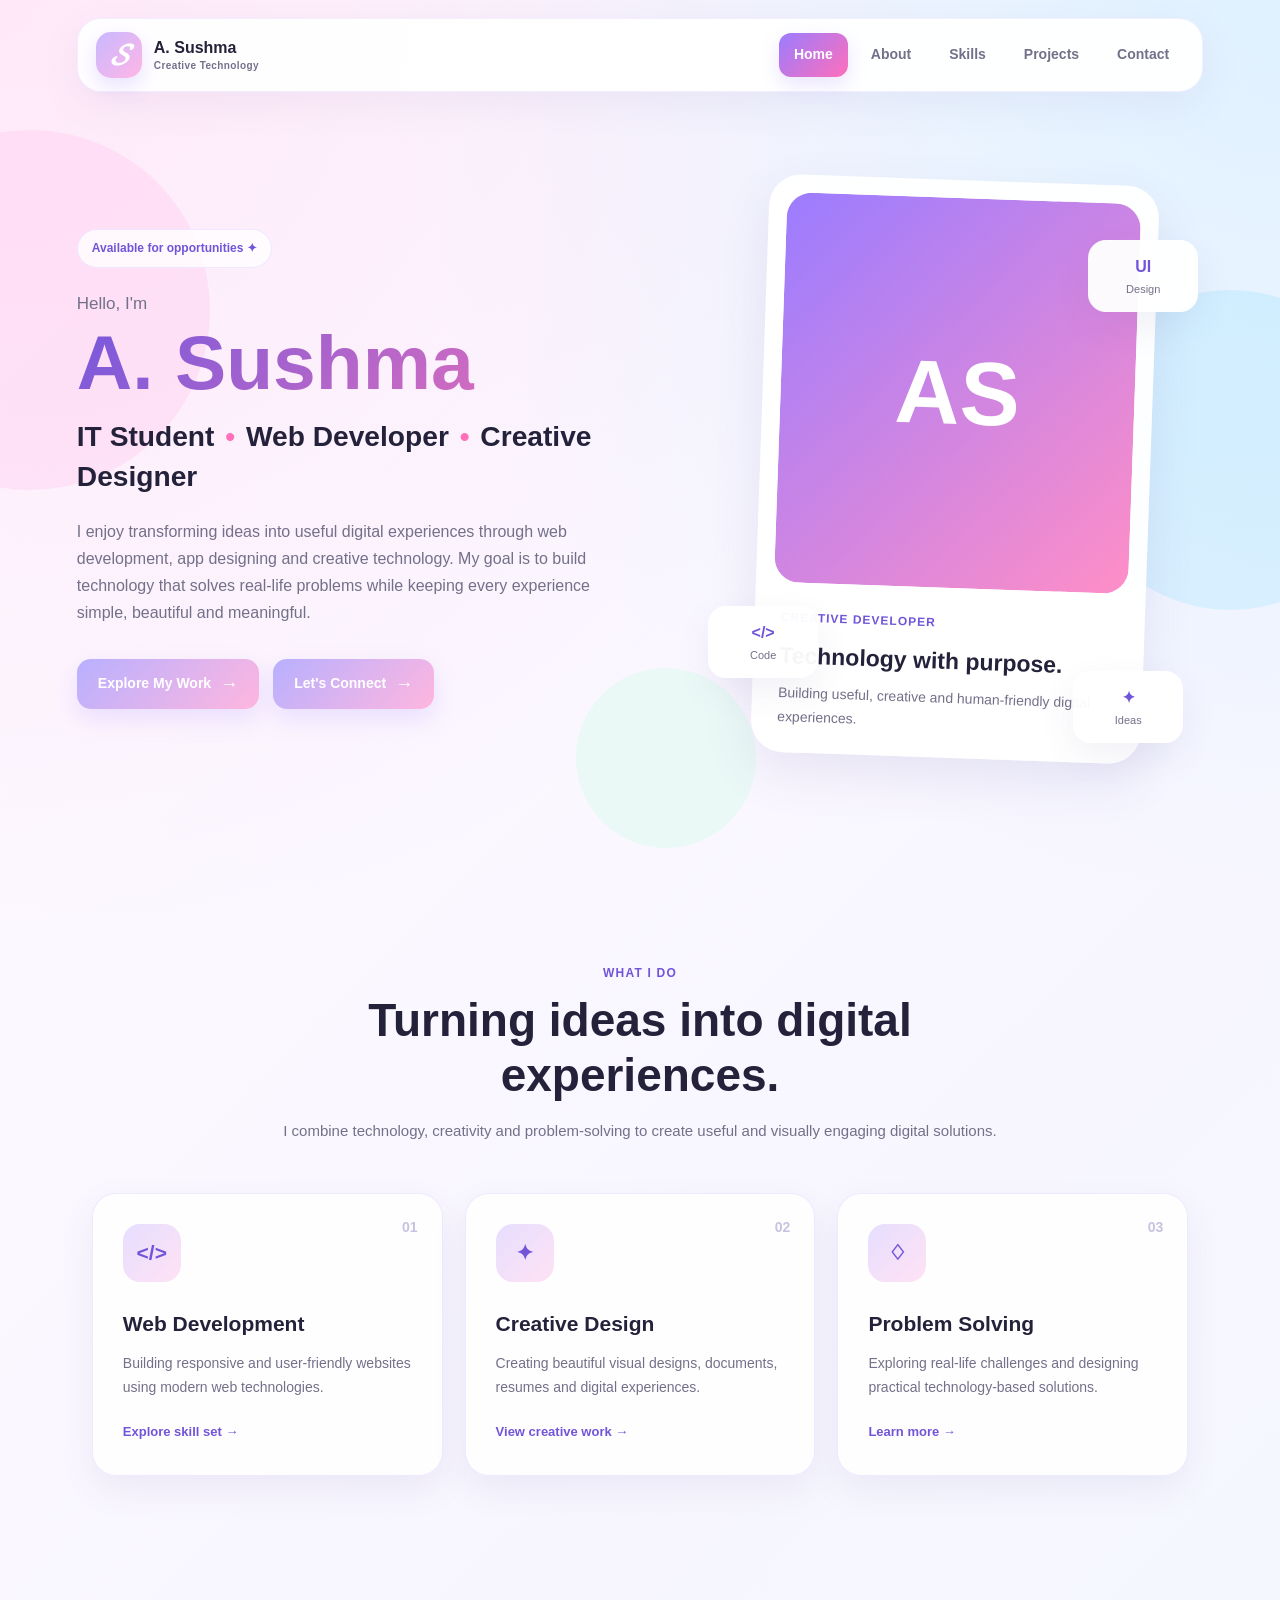
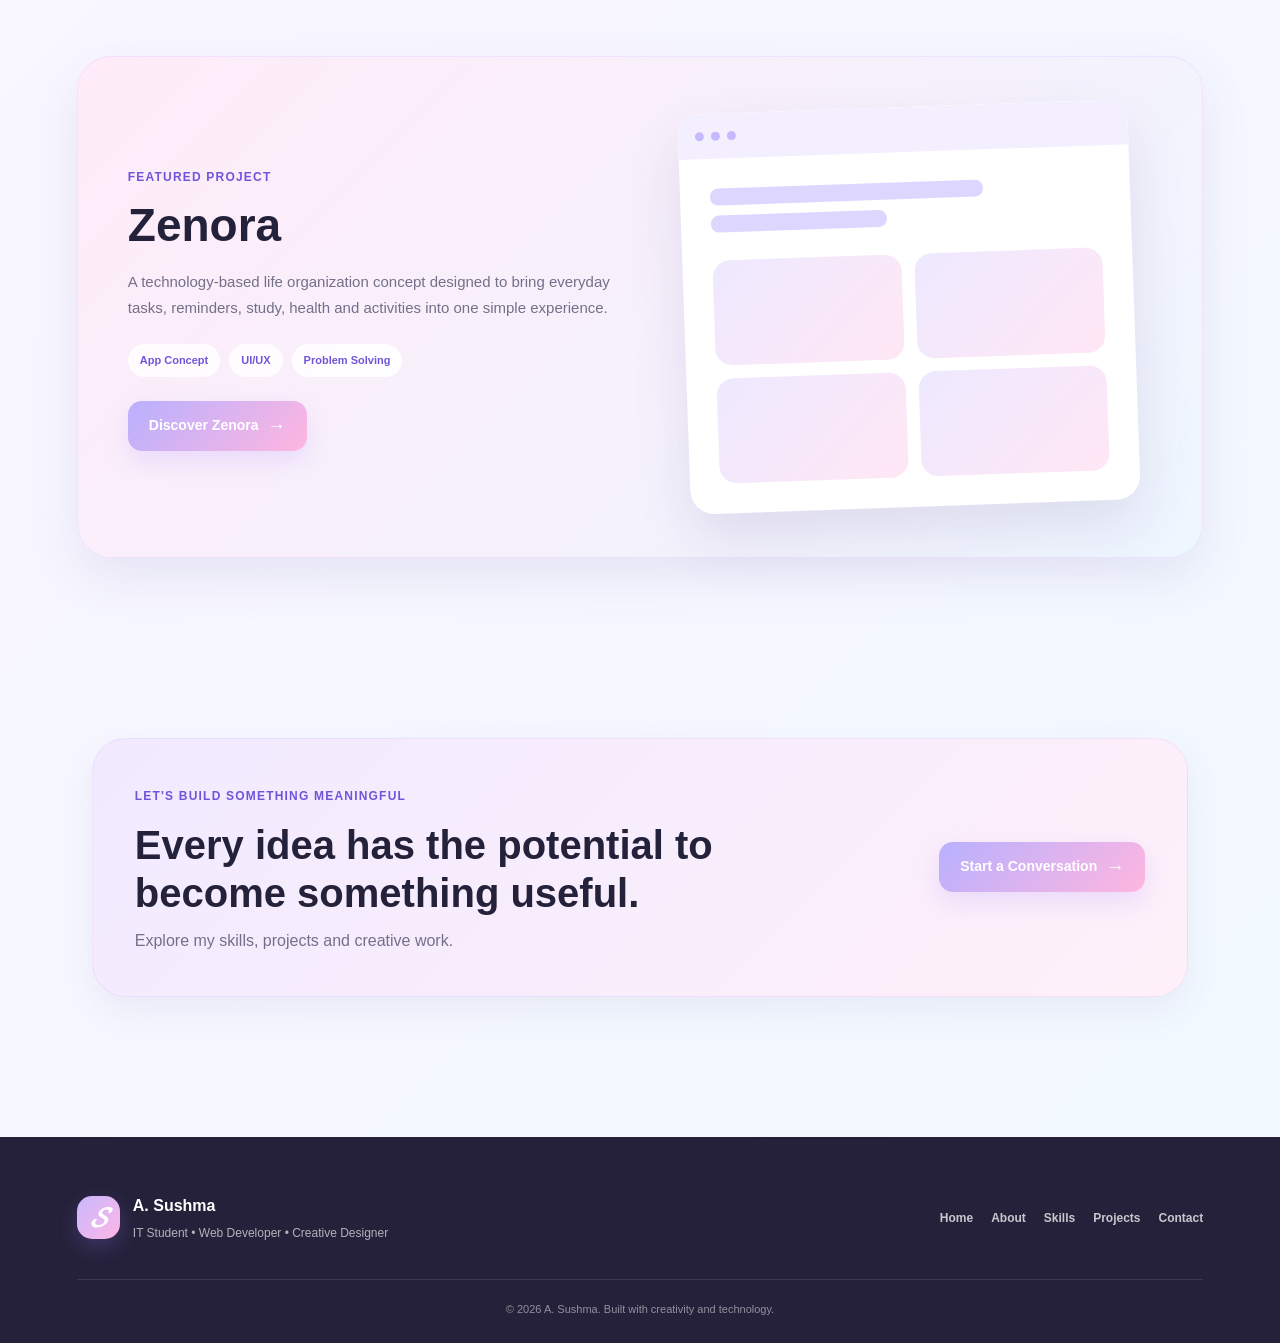
==== index.html @ d5dd9d85 "Add files via upload" ====
<!DOCTYPE html>
<html lang="en">

<head>
    <meta charset="UTF-8">
    <meta name="viewport" content="width=device-width, initial-scale=1.0">

    <meta
        name="description"
        content="A. Sushma - IT Student, Web Developer and Creative Designer."
    >

    <title>A. Sushma | Creative Technology Portfolio</title>

    <link rel="stylesheet" href="css/style.css">
</head>

<body>

    <header class="site-header">

        <nav class="navbar">

            <a href="index.html" class="brand">

                <span class="brand-logo">𝓢</span>

                <span class="brand-text">
                    <strong>A. Sushma</strong>
                    <small>Creative Technology</small>
                </span>

            </a>

            <button
                class="menu-toggle"
                id="menuToggle"
                type="button"
                aria-label="Open navigation menu"
                aria-expanded="false"
            >
                <span></span>
                <span></span>
                <span></span>
            </button>

            <div class="nav-links" id="navLinks">

                <a href="index.html" class="active">Home</a>

                <a href="about.html">About</a>

                <a href="skills.html">Skills</a>

                <a href="projects.html">Projects</a>

                <a href="contact.html">Contact</a>

            </div>

        </nav>

    </header>


    <main>

        <!-- HERO -->

        <section class="hero-section">

            <div class="background-shape shape-one"></div>
            <div class="background-shape shape-two"></div>
            <div class="background-shape shape-three"></div>

            <div class="hero-container">

                <div class="hero-content">

                    <span class="eyebrow">
                        Available for opportunities ✦
                    </span>

                    <p class="hero-small-text">
                        Hello, I'm
                    </p>

                    <h1>
                        A. Sushma
                    </h1>

                    <h2>
                        IT Student
                        <span>•</span>
                        Web Developer
                        <span>•</span>
                        Creative Designer
                    </h2>

                    <p class="hero-description">
                        I enjoy transforming ideas into useful digital experiences
                        through web development, app designing and creative technology.
                        My goal is to build technology that solves real-life problems
                        while keeping every experience simple, beautiful and meaningful.
                    </p>

                    <div class="hero-buttons">

                        <a
                            href="projects.html"
                            class="primary-button"
                        >
                            Explore My Work
                            <span>→</span>
                        </a>

                        <a
                            href="contact.html"
                            class="secondary-button"
                        >
                            Let's Connect
                            <span>→</span>
                        </a>

                    </div>

                </div>


                <!-- PROFILE -->

                <div class="hero-visual">

                    <div class="profile-card">

                        <div class="profile-image-wrap">

                            <img
                                src="css/js/images/profile.jpeg"
                                alt="A. Sushma"
                                class="profile-image"
                                id="profileImage"
                            >

                            <div
                                class="profile-fallback"
                                id="profileFallback"
                                style="display: none;"
                            >
                                AS
                            </div>

                        </div>

                        <div class="profile-card-content">

                            <span>
                                Creative Developer
                            </span>

                            <h3>
                                Technology with purpose.
                            </h3>

                            <p>
                                Building useful, creative and human-friendly
                                digital experiences.
                            </p>

                        </div>

                    </div>


                    <div class="floating-card floating-card-one">

                        <strong>
                            UI
                        </strong>

                        <span>
                            Design
                        </span>

                    </div>


                    <div class="floating-card floating-card-two">

                        <strong>
                            &lt;/&gt;
                        </strong>

                        <span>
                            Code
                        </span>

                    </div>


                    <div class="floating-card floating-card-three">

                        <strong>
                            ✦
                        </strong>

                        <span>
                            Ideas
                        </span>

                    </div>

                </div>

            </div>

        </section>


        <!-- WHAT I DO -->

        <section class="section">

            <div class="section-heading reveal">

                <span class="section-tag">
                    What I Do
                </span>

                <h2>
                    Turning ideas into digital experiences.
                </h2>

                <p>
                    I combine technology, creativity and problem-solving
                    to create useful and visually engaging digital solutions.
                </p>

            </div>


            <div class="feature-grid">

                <article class="feature-card reveal">

                    <div class="feature-number">
                        01
                    </div>

                    <div class="feature-icon">
                        &lt;/&gt;
                    </div>

                    <h3>
                        Web Development
                    </h3>

                    <p>
                        Building responsive and user-friendly websites
                        using modern web technologies.
                    </p>

                    <a href="skills.html">
                        Explore skill set →
                    </a>

                </article>


                <article class="feature-card reveal">

                    <div class="feature-number">
                        02
                    </div>

                    <div class="feature-icon">
                        ✦
                    </div>

                    <h3>
                        Creative Design
                    </h3>

                    <p>
                        Creating beautiful visual designs, documents,
                        resumes and digital experiences.
                    </p>

                    <a href="projects.html">
                        View creative work →
                    </a>

                </article>


                <article class="feature-card reveal">

                    <div class="feature-number">
                        03
                    </div>

                    <div class="feature-icon">
                        ♢
                    </div>

                    <h3>
                        Problem Solving
                    </h3>

                    <p>
                        Exploring real-life challenges and designing
                        practical technology-based solutions.
                    </p>

                    <a href="about.html">
                        Learn more →
                    </a>

                </article>

            </div>

        </section>


        <!-- FEATURED PROJECT -->

        <section class="section featured-project-section">

            <div class="featured-project reveal">

                <div class="featured-project-content">

                    <span class="section-tag">
                        Featured Project
                    </span>

                    <h2>
                        Zenora
                    </h2>

                    <p class="project-lead">
                        A technology-based life organization concept
                        designed to bring everyday tasks, reminders,
                        study, health and activities into one simple experience.
                    </p>

                    <div class="project-tags">

                        <span>
                            App Concept
                        </span>

                        <span>
                            UI/UX
                        </span>

                        <span>
                            Problem Solving
                        </span>

                    </div>

                    <a
                        href="projects.html"
                        class="primary-button"
                    >
                        Discover Zenora
                        <span>→</span>
                    </a>

                </div>


                <div class="zenora-visual">

                    <div class="zenora-window">

                        <div class="zenora-topbar">

                            <span></span>
                            <span></span>
                            <span></span>

                        </div>

                        <div class="zenora-body">

                            <div class="zenora-title-line"></div>

                            <div class="zenora-title-line short"></div>

                            <div class="zenora-box-grid">

                                <div></div>
                                <div></div>
                                <div></div>
                                <div></div>

                            </div>

                        </div>

                    </div>

                </div>

            </div>

        </section>


        <!-- CTA -->

        <section class="section">

            <div class="cta-card reveal">

                <div>

                    <span class="section-tag">
                        Let's build something meaningful
                    </span>

                    <h2>
                        Every idea has the potential to become something useful.
                    </h2>

                    <p>
                        Explore my skills, projects and creative work.
                    </p>

                </div>


                <a
                    href="contact.html"
                    class="secondary-button"
                >
                    Start a Conversation
                    <span>→</span>
                </a>

            </div>

        </section>

    </main>


    <!-- FOOTER -->

    <footer class="site-footer">

        <div class="footer-content">

            <div class="footer-brand">

                <span class="brand-logo">𝓢</span>

                <div>

                    <strong>
                        A. Sushma
                    </strong>

                    <p>
                        IT Student • Web Developer • Creative Designer
                    </p>

                </div>

            </div>


            <div class="footer-links">

                <a href="index.html">
                    Home
                </a>

                <a href="about.html">
                    About
                </a>

                <a href="skills.html">
                    Skills
                </a>

                <a href="projects.html">
                    Projects
                </a>

                <a href="contact.html">
                    Contact
                </a>

            </div>

        </div>


        <div class="footer-bottom">

            <p>
                © 2026 A. Sushma. Built with creativity and technology.
            </p>

        </div>

    </footer>


    <script>

        const profileImage = document.getElementById("profileImage");
        const profileFallback = document.getElementById("profileFallback");

        if (profileImage && profileFallback) {

            profileImage.addEventListener("error", function () {

                profileImage.style.display = "none";
                profileFallback.style.display = "flex";

            });

        }

    </script>


    <script src="css/js/script.js"></script>

</body>

</html>
---- css/style.css ----
/* =========================================================
   A. SUSHMA PORTFOLIO
   MAIN STYLESHEET
   ========================================================= */

:root {
    --bg-main: #f8f6ff;
    --bg-soft: #fff8fc;
    --bg-blue: #f2f9ff;

    --purple: #9b7cff;
    --purple-dark: #7155d9;
    --pink: #ff6fba;
    --pink-soft: #ffb6e6;
    --blue: #7fdbff;
    --mint: #b8ffd8;

    --text-dark: #24223a;
    --text-main: #38354f;
    --text-soft: #737089;
    --white: #ffffff;

    --border: rgba(155, 124, 255, 0.16);

    --shadow-soft: 0 20px 50px rgba(89, 71, 145, 0.1);
    --shadow-card: 0 14px 35px rgba(89, 71, 145, 0.08);

    --radius-small: 16px;
    --radius-medium: 24px;
    --radius-large: 34px;
}

/* =========================================================
   RESET
   ========================================================= */

* {
    margin: 0;
    padding: 0;
    box-sizing: border-box;
}

html {
    scroll-behavior: smooth;
}

body {
    min-height: 100vh;
    font-family: Arial, Helvetica, sans-serif;
    color: var(--text-main);

    background:
        radial-gradient(
            circle at top left,
            rgba(255, 182, 230, 0.25),
            transparent 30%
        ),
        radial-gradient(
            circle at top right,
            rgba(127, 219, 255, 0.22),
            transparent 28%
        ),
        linear-gradient(
            135deg,
            #fffaff,
            #f8f6ff 45%,
            #f1f9ff
        );

    line-height: 1.7;
    overflow-x: hidden;
}

a {
    color: inherit;
    text-decoration: none;
}

img {
    display: block;
    max-width: 100%;
}

button,
a {
    -webkit-tap-highlight-color: transparent;
}

/* =========================================================
   NAVBAR
   ========================================================= */

.site-header {
    position: relative;
    z-index: 1000;

    width: 100%;
    padding: 18px 6%;
}

.navbar {
    position: relative;

    width: 100%;
    max-width: 1250px;
    min-height: 74px;

    margin: 0 auto;
    padding: 12px 18px;

    display: flex;
    align-items: center;
    justify-content: space-between;

    gap: 30px;

    background: rgba(255, 255, 255, 0.94);

    border: 1px solid rgba(155, 124, 255, 0.12);
    border-radius: 24px;

    box-shadow:
        0 12px 40px rgba(101, 83, 157, 0.08);
}

/* =========================================================
   BRAND
   ========================================================= */

.brand {
    display: inline-flex;
    align-items: center;
    justify-content: flex-start;

    gap: 12px;

    flex-shrink: 0;

    color: var(--text-dark);

    cursor: pointer;
}

/* CURSIVE S LOGO */

.brand-logo {
    width: 46px;
    height: 46px;

    display: flex;
    align-items: center;
    justify-content: center;

    flex-shrink: 0;

    border-radius: 15px;

    background: linear-gradient(
        135deg,
        #c8b8ff,
        #ffb6e6
    );

    color: #ffffff;

    font-family:
        "Brush Script MT",
        "Segoe Script",
        cursive;

    font-size: 30px;
    font-weight: 700;
    font-style: italic;

    line-height: 1;

    box-shadow:
        0 8px 20px rgba(155, 124, 255, 0.22);

    transition:
        transform 0.3s ease,
        box-shadow 0.3s ease;
}

.brand:hover .brand-logo {
    transform: translateY(-2px) rotate(-4deg);

    box-shadow:
        0 12px 25px rgba(155, 124, 255, 0.28);
}

.brand-text {
    display: flex;
    flex-direction: column;
    justify-content: center;
    align-items: flex-start;

    line-height: 1.15;
}

.brand-text strong {
    font-size: 16px;
    font-weight: 800;

    color: var(--text-dark);

    white-space: nowrap;
}

.brand-text small {
    margin-top: 3px;

    font-size: 10px;
    font-weight: 600;

    letter-spacing: 0.4px;

    color: var(--text-soft);

    white-space: nowrap;
}

/* =========================================================
   NAV LINKS
   ========================================================= */

.nav-links {
    display: flex;
    align-items: center;
    justify-content: flex-end;

    gap: 8px;
}

.nav-links a {
    display: inline-flex;
    align-items: center;
    justify-content: center;

    padding: 10px 15px;

    color: var(--text-soft);

    font-size: 14px;
    font-weight: 700;

    border-radius: 12px;

    transition:
        color 0.25s ease,
        background 0.25s ease,
        transform 0.25s ease;
}

.nav-links a:hover {
    color: var(--purple-dark);

    background: #f5f0ff;

    transform: translateY(-1px);
}

.nav-links a.active {
    color: #ffffff;

    background: linear-gradient(
        135deg,
        var(--purple),
        var(--pink)
    );

    box-shadow:
        0 8px 20px rgba(155, 124, 255, 0.2);
}

/* =========================================================
   MOBILE MENU
   ========================================================= */

.menu-toggle {
    display: none;

    width: 44px;
    height: 44px;

    align-items: center;
    justify-content: center;
    flex-direction: column;

    gap: 5px;

    border: none;
    border-radius: 14px;

    background: #f4efff;

    cursor: pointer;
}

.menu-toggle span {
    width: 20px;
    height: 2px;

    border-radius: 20px;

    background: var(--purple-dark);
}

/* =========================================================
   HERO
   ========================================================= */

.hero-section {
    position: relative;

    min-height: 700px;

    padding: 70px 6% 110px;

    overflow: hidden;
}

.hero-container {
    position: relative;
    z-index: 2;

    max-width: 1250px;

    margin: 0 auto;

    display: grid;

    grid-template-columns: 1.05fr 0.95fr;

    align-items: center;

    gap: 80px;
}

/* BACKGROUND SHAPES */

.background-shape {
    position: absolute;

    border-radius: 50%;

    pointer-events: none;
}

.shape-one {
    width: 360px;
    height: 360px;

    top: 20px;
    left: -150px;

    background: rgba(255, 182, 230, 0.26);
}

.shape-two {
    width: 320px;
    height: 320px;

    right: -110px;
    top: 180px;

    background: rgba(127, 219, 255, 0.22);
}

.shape-three {
    width: 180px;
    height: 180px;

    bottom: 20px;
    left: 45%;

    background: rgba(184, 255, 216, 0.24);
}

/* =========================================================
   HERO CONTENT
   ========================================================= */

.hero-content {
    max-width: 650px;
}

.eyebrow {
    display: inline-flex;
    align-items: center;

    padding: 8px 14px;

    margin-bottom: 22px;

    border: 1px solid rgba(155, 124, 255, 0.15);

    border-radius: 999px;

    background: rgba(255, 255, 255, 0.78);

    color: var(--purple-dark);

    font-size: 12px;
    font-weight: 700;
}

.hero-small-text {
    margin-bottom: 4px;

    color: var(--text-soft);

    font-size: 17px;
}

.hero-content h1 {
    font-size: clamp(48px, 6vw, 78px);

    line-height: 1.05;

    font-weight: 900;

    background: linear-gradient(
        135deg,
        #7658dc,
        #ef72b7
    );

    -webkit-background-clip: text;
    background-clip: text;

    color: transparent;
}

.hero-content h2 {
    margin-top: 14px;

    font-size: clamp(20px, 2.2vw, 29px);

    line-height: 1.4;

    color: var(--text-dark);
}

.hero-content h2 span {
    color: var(--pink);

    padding: 0 3px;
}

.hero-description {
    max-width: 600px;

    margin-top: 22px;

    color: var(--text-soft);

    font-size: 16px;
}

/* =========================================================
   BUTTONS
   ========================================================= */

.hero-buttons {
    display: flex;
    flex-wrap: wrap;

    gap: 14px;

    margin-top: 32px;
}

.primary-button,
.secondary-button {
    display: inline-flex;

    align-items: center;
    justify-content: center;

    gap: 9px;

    min-height: 50px;

    padding: 13px 21px;

    border: none;
    border-radius: 14px;

    background: linear-gradient(
        135deg,
        #b8b0ff,
        #ffb6df
    );

    color: #ffffff;

    font-size: 14px;
    font-weight: 800;

    box-shadow:
        0 10px 24px rgba(155, 124, 255, 0.18);

    transition:
        transform 0.25s ease,
        box-shadow 0.25s ease;
}

.primary-button:hover,
.secondary-button:hover {
    transform: translateY(-3px);

    box-shadow:
        0 15px 28px rgba(155, 124, 255, 0.25);
}

.primary-button span,
.secondary-button span {
    font-size: 18px;
    line-height: 1;
}

/* =========================================================
   HERO VISUAL
   ========================================================= */

.hero-visual {
    position: relative;

    min-height: 510px;

    display: flex;

    align-items: center;
    justify-content: center;
}

.profile-card {
    position: relative;
    z-index: 3;

    width: min(100%, 390px);

    padding: 18px;

    background: rgba(255, 255, 255, 0.94);

    border-radius: 32px;

    box-shadow: var(--shadow-soft);

    transform: rotate(2deg);

    transition: transform 0.4s ease;
}

.profile-card:hover {
    transform: rotate(0deg) translateY(-5px);
}

.profile-image-wrap {
    width: 100%;
    height: 390px;

    overflow: hidden;

    border-radius: 25px;

    background: linear-gradient(
        145deg,
        #ece5ff,
        #ffe5f4
    );
}

.profile-image {
    width: 100%;
    height: 100%;

    object-fit: cover;
}

.profile-fallback {
    width: 100%;
    height: 100%;

    align-items: center;
    justify-content: center;

    font-size: 90px;
    font-weight: 900;

    color: #ffffff;

    background: linear-gradient(
        135deg,
        #9b7cff,
        #ff8ec7
    );
}

.profile-card-content {
    padding: 20px 8px 5px;
}

.profile-card-content span {
    color: var(--purple-dark);

    font-size: 12px;
    font-weight: 800;

    text-transform: uppercase;
    letter-spacing: 1px;
}

.profile-card-content h3 {
    margin-top: 7px;

    font-size: 23px;

    color: var(--text-dark);
}

.profile-card-content p {
    margin-top: 6px;

    color: var(--text-soft);

    font-size: 14px;
}

/* =========================================================
   FLOATING CARDS
   ========================================================= */

.floating-card {
    position: absolute;

    z-index: 5;

    min-width: 110px;

    display: flex;

    flex-direction: column;

    align-items: center;
    justify-content: center;

    padding: 13px 16px;

    border-radius: 18px;

    background: rgba(255, 255, 255, 0.96);

    box-shadow: var(--shadow-card);

    animation: floating 4s ease-in-out infinite;
}

.floating-card strong {
    font-size: 16px;

    color: var(--purple-dark);
}

.floating-card span {
    font-size: 11px;

    color: var(--text-soft);
}

.floating-card-one {
    top: 60px;
    right: 5px;
}

.floating-card-two {
    bottom: 80px;
    left: 2px;

    animation-delay: 1s;
}

.floating-card-three {
    bottom: 15px;
    right: 20px;

    animation-delay: 2s;
}

@keyframes floating {
    0%,
    100% {
        transform: translateY(0);
    }

    50% {
        transform: translateY(-9px);
    }
}

/* =========================================================
   SECTIONS
   ========================================================= */

.section {
    position: relative;

    max-width: 1250px;

    margin: 0 auto;

    padding: 90px 6%;
}

.section-heading {
    max-width: 730px;

    margin: 0 auto 50px;

    text-align: center;
}

.section-tag {
    display: inline-block;

    margin-bottom: 10px;

    color: var(--purple-dark);

    font-size: 12px;
    font-weight: 800;

    letter-spacing: 1.2px;

    text-transform: uppercase;
}

.section-heading h2,
.featured-project-content h2,
.cta-card h2 {
    color: var(--text-dark);

    font-size: clamp(30px, 4vw, 46px);

    line-height: 1.2;
}

.section-heading p {
    margin-top: 14px;

    color: var(--text-soft);

    font-size: 15px;
}

/* =========================================================
   FEATURE GRID
   ========================================================= */

.feature-grid {
    display: grid;

    grid-template-columns: repeat(3, 1fr);

    gap: 22px;
}

.feature-card {
    position: relative;

    padding: 30px;

    background: rgba(255, 255, 255, 0.88);

    border: 1px solid var(--border);

    border-radius: var(--radius-medium);

    box-shadow: var(--shadow-card);

    transition:
        transform 0.3s ease,
        box-shadow 0.3s ease;
}

.feature-card:hover {
    transform: translateY(-8px);

    box-shadow:
        0 20px 40px rgba(89, 71, 145, 0.13);
}

.feature-number {
    position: absolute;

    top: 22px;
    right: 24px;

    color: #c8c2e0;

    font-size: 14px;
    font-weight: 800;
}

.feature-icon {
    width: 58px;
    height: 58px;

    display: flex;

    align-items: center;
    justify-content: center;

    margin-bottom: 24px;

    border-radius: 17px;

    background: linear-gradient(
        135deg,
        #e6deff,
        #ffe2f4
    );

    color: var(--purple-dark);

    font-size: 21px;
    font-weight: 800;
}

.feature-card h3 {
    color: var(--text-dark);

    font-size: 21px;
}

.feature-card p {
    margin-top: 10px;

    color: var(--text-soft);

    font-size: 14px;
}

.feature-card a {
    display: inline-block;

    margin-top: 22px;

    color: var(--purple-dark);

    font-size: 13px;
    font-weight: 800;
}

.feature-card a:hover {
    color: var(--pink);
}

/* =========================================================
   FEATURED PROJECT
   ========================================================= */

.featured-project-section {
    max-width: 100%;
}

.featured-project {
    max-width: 1130px;

    margin: 0 auto;

    display: grid;

    grid-template-columns: 1fr 1fr;

    gap: 50px;

    align-items: center;

    padding: 50px;

    border-radius: var(--radius-large);

    background: linear-gradient(
        135deg,
        rgba(255, 234, 248, 0.95),
        rgba(237, 246, 255, 0.95)
    );

    border: 1px solid rgba(155, 124, 255, 0.11);

    box-shadow: var(--shadow-soft);
}

.featured-project-content {
    max-width: 550px;
}

.project-lead {
    margin-top: 16px;

    color: var(--text-soft);

    font-size: 15px;
}

.project-tags {
    display: flex;

    flex-wrap: wrap;

    gap: 9px;

    margin: 24px 0;
}

.project-tags span {
    padding: 7px 12px;

    border-radius: 999px;

    background: rgba(255, 255, 255, 0.82);

    color: var(--purple-dark);

    font-size: 11px;

    font-weight: 800;
}

/* =========================================================
   ZENORA VISUAL
   ========================================================= */

.zenora-visual {
    display: flex;

    align-items: center;
    justify-content: center;
}

.zenora-window {
    width: min(100%, 450px);

    overflow: hidden;

    border-radius: 24px;

    background: #ffffff;

    box-shadow:
        0 25px 55px rgba(89, 71, 145, 0.14);

    transform: rotate(-2deg);

    transition: transform 0.3s ease;
}

.zenora-window:hover {
    transform: rotate(0deg) translateY(-4px);
}

.zenora-topbar {
    height: 45px;

    display: flex;

    align-items: center;

    gap: 7px;

    padding: 0 17px;

    background: #f3efff;
}

.zenora-topbar span {
    width: 9px;
    height: 9px;

    border-radius: 50%;

    background: #c6baff;
}

.zenora-body {
    padding: 30px;
}

.zenora-title-line {
    width: 70%;
    height: 17px;

    border-radius: 8px;

    background: #ddd6ff;
}

.zenora-title-line.short {
    width: 45%;

    margin-top: 10px;
}

.zenora-box-grid {
    margin-top: 28px;

    display: grid;

    grid-template-columns: repeat(2, 1fr);

    gap: 13px;
}

.zenora-box-grid div {
    height: 105px;

    border-radius: 17px;

    background: linear-gradient(
        135deg,
        #eee9ff,
        #ffe7f5
    );
}

/* =========================================================
   CTA
   ========================================================= */

.cta-card {
    display: flex;

    align-items: center;
    justify-content: space-between;

    gap: 30px;

    padding: 42px;

    border-radius: var(--radius-large);

    background: linear-gradient(
        135deg,
        #f1eaff,
        #fff0f9
    );

    border: 1px solid rgba(155, 124, 255, 0.12);

    box-shadow: var(--shadow-card);
}

.cta-card h2 {
    max-width: 720px;

    margin-top: 5px;

    font-size: clamp(27px, 3.5vw, 40px);
}

.cta-card p {
    margin-top: 10px;

    color: var(--text-soft);
}

/* =========================================================
   PAGE HERO
   ========================================================= */

.page-hero {
    padding: 95px 6% 80px;

    text-align: center;
}

.page-hero-inner {
    max-width: 800px;

    margin: 0 auto;
}

.page-hero h1 {
    color: var(--text-dark);

    font-size: clamp(42px, 6vw, 68px);

    line-height: 1.1;
}

.page-hero p {
    max-width: 700px;

    margin: 18px auto 0;

    color: var(--text-soft);

    font-size: 16px;
}

/* =========================================================
   ABOUT
   ========================================================= */

.about-grid {
    display: grid;

    grid-template-columns: 1fr 1fr;

    gap: 30px;
}

.about-card {
    padding: 32px;

    background: rgba(255, 255, 255, 0.88);

    border: 1px solid var(--border);

    border-radius: var(--radius-medium);

    box-shadow: var(--shadow-card);
}

.about-card h3 {
    margin-bottom: 12px;

    color: var(--text-dark);

    font-size: 22px;
}

.about-card p {
    color: var(--text-soft);

    font-size: 15px;
}

/* =========================================================
   INTERESTS
   ========================================================= */

.interest-grid {
    display: grid;

    grid-template-columns: repeat(4, 1fr);

    gap: 18px;
}

.interest-card {
    padding: 25px;

    text-align: center;

    background: rgba(255, 255, 255, 0.88);

    border: 1px solid var(--border);

    border-radius: 22px;

    box-shadow: var(--shadow-card);

    transition: transform 0.3s ease;
}

.interest-card:hover {
    transform: translateY(-7px);
}

.interest-card h3 {
    margin-top: 12px;

    font-size: 17px;

    color: var(--text-dark);
}

.interest-card p {
    margin-top: 7px;

    color: var(--text-soft);

    font-size: 13px;
}

/* =========================================================
   SKILLS
   ========================================================= */

.skills-grid {
    display: grid;

    grid-template-columns: repeat(2, 1fr);

    gap: 22px;
}

.skill-card {
    padding: 28px;

    background: rgba(255, 255, 255, 0.88);

    border: 1px solid var(--border);

    border-radius: var(--radius-medium);

    box-shadow: var(--shadow-card);
}

.skill-card h3 {
    margin-bottom: 15px;

    color: var(--text-dark);

    font-size: 20px;
}

.skill-list {
    display: flex;

    flex-wrap: wrap;

    gap: 9px;
}

.skill-list span {
    padding: 8px 12px;

    border-radius: 999px;

    background: #f3efff;

    color: var(--purple-dark);

    font-size: 12px;

    font-weight: 700;
}

/* =========================================================
   PROJECTS
   ========================================================= */

.projects-grid {
    display: grid;

    grid-template-columns: repeat(2, 1fr);

    gap: 25px;
}

.project-card {
    overflow: hidden;

    background: rgba(255, 255, 255, 0.9);

    border: 1px solid var(--border);

    border-radius: var(--radius-medium);

    box-shadow: var(--shadow-card);

    transition:
        transform 0.3s ease,
        box-shadow 0.3s ease;
}

.project-card:hover {
    transform: translateY(-8px);

    box-shadow:
        0 22px 45px rgba(89, 71, 145, 0.13);
}

.project-image {
    width: 100%;
    height: 260px;

    object-fit: cover;

    background: #f2edff;
}

.project-card-content {
    padding: 25px;
}

.project-card-content h3 {
    color: var(--text-dark);

    font-size: 22px;
}

.project-card-content p {
    margin-top: 9px;

    color: var(--text-soft);

    font-size: 14px;
}

.project-card-content a {
    display: inline-block;

    margin-top: 17px;

    color: var(--purple-dark);

    font-size: 13px;

    font-weight: 800;
}

/* =========================================================
   CONTACT
   ========================================================= */

.contact-grid {
    display: grid;

    grid-template-columns: 0.85fr 1.15fr;

    gap: 28px;
}

.contact-info,
.contact-form {
    padding: 32px;

    background: rgba(255, 255, 255, 0.9);

    border: 1px solid var(--border);

    border-radius: var(--radius-medium);

    box-shadow: var(--shadow-card);
}

.contact-info h3,
.contact-form h3 {
    margin-bottom: 10px;

    color: var(--text-dark);

    font-size: 23px;
}

.contact-info p {
    color: var(--text-soft);
}

.contact-item {
    margin-top: 22px;
}

.contact-item strong {
    display: block;

    color: var(--text-dark);

    font-size: 14px;
}

.contact-item span {
    color: var(--text-soft);

    font-size: 14px;
}

/* =========================================================
   FORM
   ========================================================= */

.form-group {
    margin-bottom: 18px;
}

.form-group label {
    display: block;

    margin-bottom: 7px;

    color: var(--text-dark);

    font-size: 13px;

    font-weight: 700;
}

.form-group input,
.form-group textarea {
    width: 100%;

    padding: 13px 15px;

    border: 1px solid #e6e0f4;

    border-radius: 13px;

    outline: none;

    background: #fcfbff;

    color: var(--text-dark);

    font-family: inherit;

    font-size: 14px;

    transition:
        border 0.25s ease,
        box-shadow 0.25s ease;
}

.form-group textarea {
    min-height: 145px;

    resize: vertical;
}

.form-group input:focus,
.form-group textarea:focus {
    border-color: var(--purple);

    box-shadow:
        0 0 0 4px rgba(155, 124, 255, 0.1);
}

.error-message {
    display: block;

    min-height: 18px;

    margin-top: 4px;

    color: #e47cae;

    font-size: 11px;
}

.input-error input,
.input-error textarea {
    border-color: #ef94bc;
}

.form-success {
    display: none;

    margin-top: 18px;

    padding: 13px 16px;

    border-radius: 13px;

    background: #ecfff5;

    color: #3a9c6d;

    font-size: 13px;

    font-weight: 700;
}

.form-success.show {
    display: block;
}

/* =========================================================
   FOOTER
   ========================================================= */

.site-footer {
    margin-top: 50px;

    padding: 55px 6% 25px;

    background: #25213a;

    color: #ffffff;
}

.footer-content {
    max-width: 1250px;

    margin: 0 auto;

    display: flex;

    justify-content: space-between;

    align-items: center;

    gap: 35px;
}

.footer-brand {
    display: flex;

    align-items: center;

    gap: 13px;
}

.footer-brand .brand-logo {
    width: 43px;
    height: 43px;

    font-size: 28px;
}

.footer-brand strong {
    font-size: 16px;
}

.footer-brand p {
    margin-top: 4px;

    color: rgba(255, 255, 255, 0.65);

    font-size: 12px;
}

.footer-links {
    display: flex;

    flex-wrap: wrap;

    gap: 18px;
}

.footer-links a {
    color: rgba(255, 255, 255, 0.75);

    font-size: 12px;

    font-weight: 700;

    transition: color 0.25s ease;
}

.footer-links a:hover {
    color: #ffb6e6;
}

.footer-bottom {
    max-width: 1250px;

    margin: 35px auto 0;

    padding-top: 20px;

    border-top: 1px solid rgba(255, 255, 255, 0.1);
}

.footer-bottom p {
    color: rgba(255, 255, 255, 0.5);

    font-size: 11px;

    text-align: center;
}

/* =========================================================
   ANIMATION
   ========================================================= */

.reveal {
    animation: revealUp 0.8s ease both;
}

@keyframes revealUp {
    from {
        opacity: 0;
        transform: translateY(25px);
    }

    to {
        opacity: 1;
        transform: translateY(0);
    }
}

/* =========================================================
   RESPONSIVE
   ========================================================= */

@media (max-width: 1000px) {

    .hero-container {
        grid-template-columns: 1fr;

        gap: 50px;
    }

    .hero-content {
        max-width: 800px;

        margin: 0 auto;

        text-align: center;
    }

    .hero-description {
        margin-left: auto;
        margin-right: auto;
    }

    .hero-buttons {
        justify-content: center;
    }

    .hero-visual {
        min-height: 470px;
    }

    .feature-grid {
        grid-template-columns: 1fr 1fr;
    }

    .featured-project {
        grid-template-columns: 1fr;

        text-align: center;
    }

    .featured-project-content {
        max-width: 700px;

        margin: 0 auto;
    }

    .project-tags {
        justify-content: center;
    }

    .interest-grid {
        grid-template-columns: 1fr 1fr;
    }
}

@media (max-width: 800px) {

    .site-header {
        padding: 12px 4%;
    }

    .navbar {
        padding: 10px 14px;
    }

    .menu-toggle {
        display: flex;
    }

    .nav-links {
        position: absolute;

        top: calc(100% + 8px);

        left: 0;
        right: 0;

        display: none;

        flex-direction: column;

        align-items: stretch;

        padding: 12px;

        background: #ffffff;

        border-radius: 20px;

        box-shadow:
            0 18px 40px rgba(89, 71, 145, 0.14);
    }

    .nav-links.open {
        display: flex;
    }

    .nav-links a {
        text-align: center;
    }

    .about-grid,
    .skills-grid,
    .projects-grid,
    .contact-grid {
        grid-template-columns: 1fr;
    }

    .feature-grid {
        grid-template-columns: 1fr;
    }

    .cta-card {
        flex-direction: column;

        align-items: flex-start;
    }

    .footer-content {
        flex-direction: column;

        align-items: flex-start;
    }
}

@media (max-width: 560px) {

    .navbar {
        min-height: 66px;
    }

    .brand-logo {
        width: 42px;
        height: 42px;

        border-radius: 13px;

        font-size: 27px;
    }

    .brand-text strong {
        font-size: 15px;
    }

    .brand-text small {
        font-size: 9px;
    }

    .hero-section {
        padding-top: 45px;
    }

    .hero-content h1 {
        font-size: 48px;
    }

    .hero-content h2 {
        font-size: 18px;
    }

    .hero-description {
        font-size: 14px;
    }

    .hero-buttons {
        flex-direction: column;

        align-items: stretch;
    }

    .primary-button,
    .secondary-button {
        width: 100%;
    }

    .hero-visual {
        min-height: 430px;
    }

    .profile-image-wrap {
        height: 340px;
    }

    .floating-card-one {
        right: -3px;
        top: 35px;
    }

    .floating-card-two {
        left: -3px;
        bottom: 90px;
    }

    .floating-card-three {
        right: 5px;
        bottom: 20px;
    }

    .section {
        padding: 70px 5%;
    }

    .featured-project {
        padding: 30px 20px;
    }

    .cta-card {
        padding: 30px 22px;
    }

    .footer-links {
        gap: 12px;
    }
}
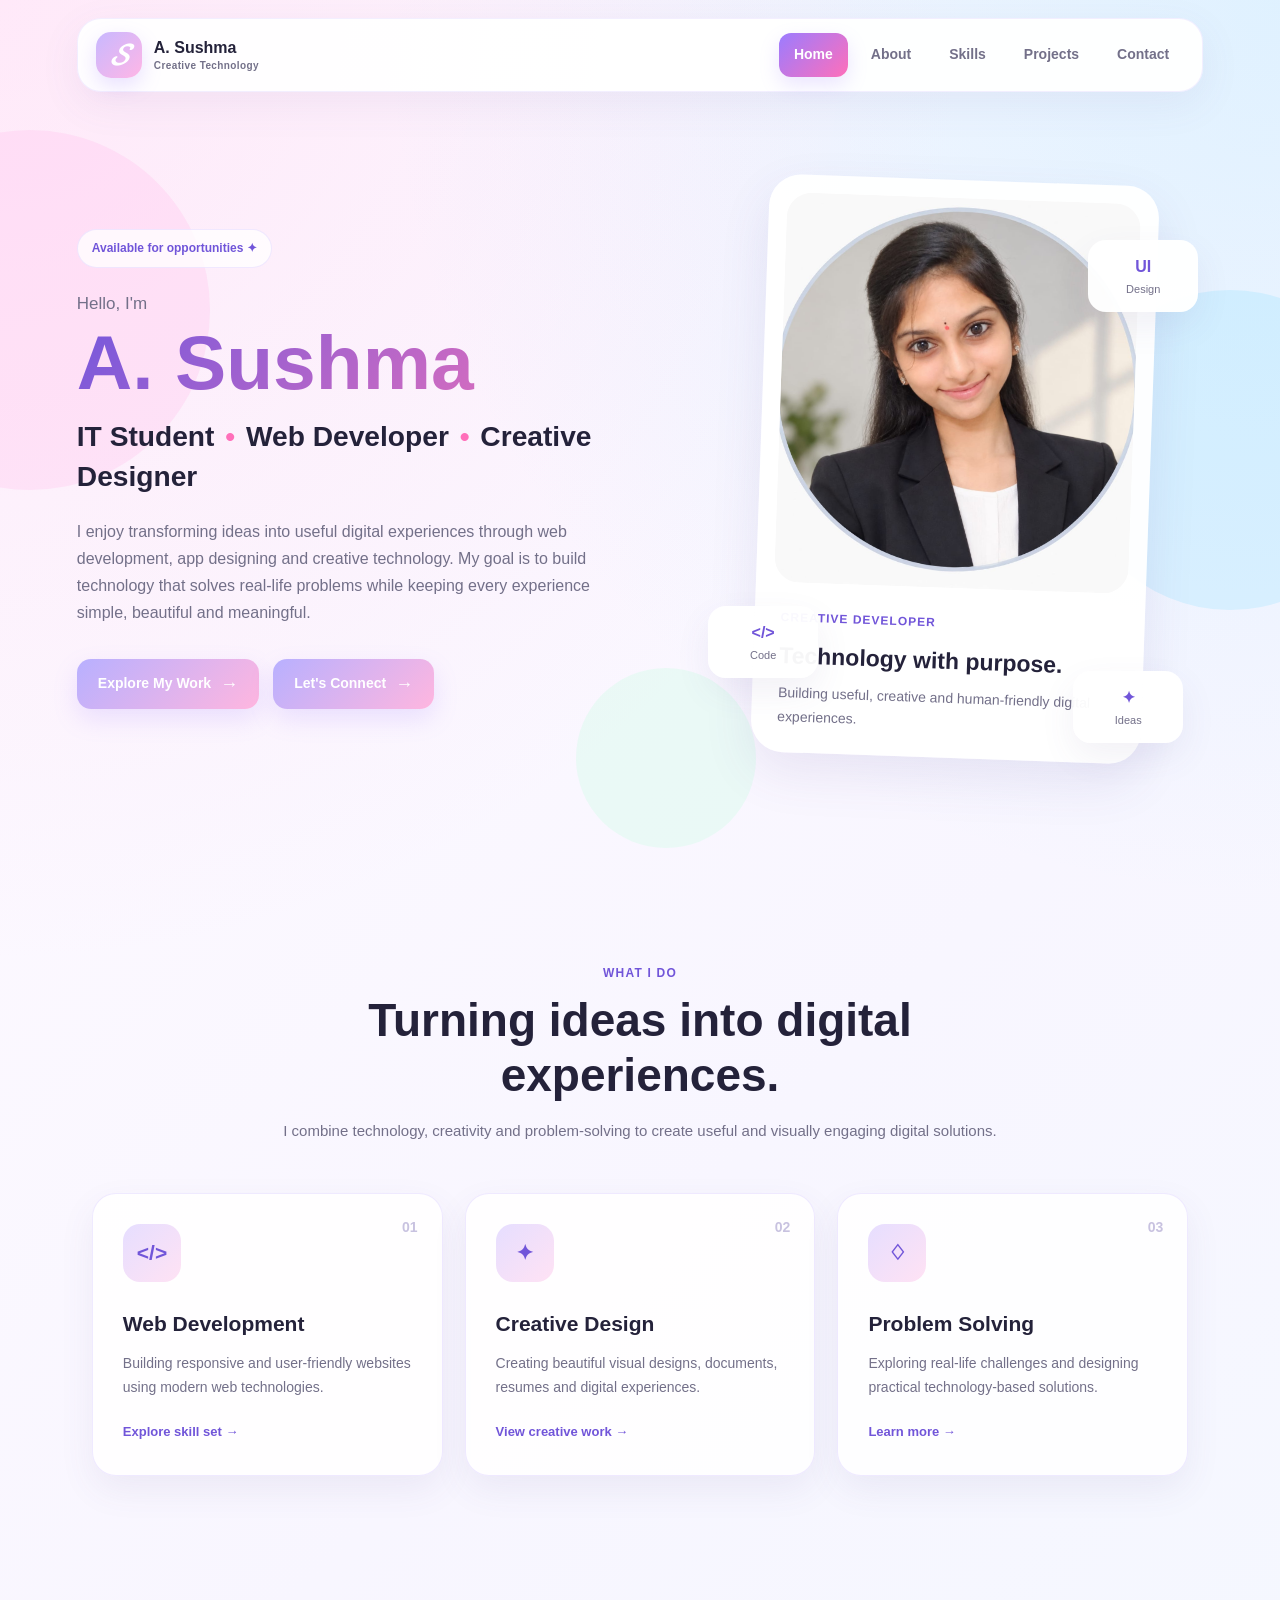
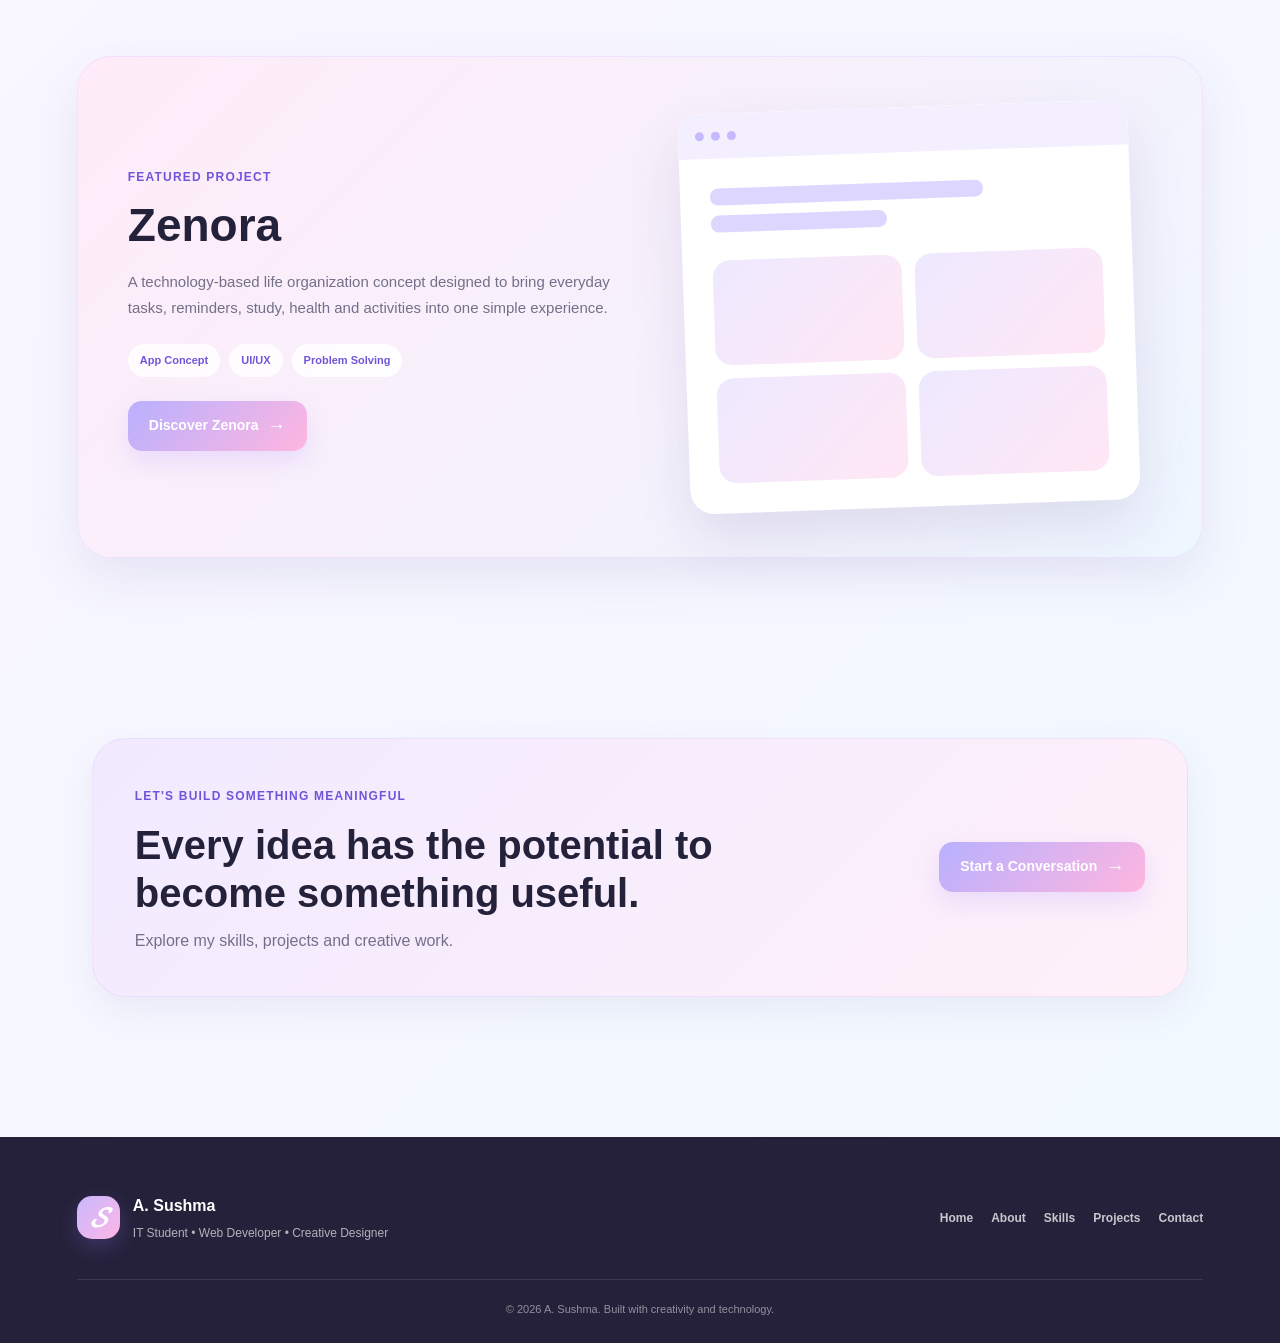
==== commit eeaf11cb: "Update index.html" ====
--- a/index.html
+++ b/index.html
@@ -47,13 +47,9 @@
             <div class="nav-links" id="navLinks">
 
                 <a href="index.html" class="active">Home</a>
-
                 <a href="about.html">About</a>
-
                 <a href="skills.html">Skills</a>
-
                 <a href="projects.html">Projects</a>
-
                 <a href="contact.html">Contact</a>
 
             </div>
@@ -64,8 +60,6 @@
 
 
     <main>
-
-        <!-- HERO -->
 
         <section class="hero-section">
 
@@ -127,8 +121,6 @@
                 </div>
 
 
-                <!-- PROFILE -->
-
                 <div class="hero-visual">
 
                     <div class="profile-card">
@@ -136,7 +128,7 @@
                         <div class="profile-image-wrap">
 
                             <img
-                                src="css/js/images/profile.jpeg"
+                                src="images/profile.jpeg"
                                 alt="A. Sushma"
                                 class="profile-image"
                                 id="profileImage"
@@ -217,8 +209,6 @@
         </section>
 
 
-        <!-- WHAT I DO -->
-
         <section class="section">
 
             <div class="section-heading reveal">
@@ -322,8 +312,6 @@
 
         </section>
 
-
-        <!-- FEATURED PROJECT -->
 
         <section class="section featured-project-section">
 
@@ -377,26 +365,21 @@
                     <div class="zenora-window">
 
                         <div class="zenora-topbar">
-
                             <span></span>
                             <span></span>
                             <span></span>
-
                         </div>
 
                         <div class="zenora-body">
 
                             <div class="zenora-title-line"></div>
-
                             <div class="zenora-title-line short"></div>
 
                             <div class="zenora-box-grid">
-
                                 <div></div>
                                 <div></div>
                                 <div></div>
                                 <div></div>
-
                             </div>
 
                         </div>
@@ -409,8 +392,6 @@
 
         </section>
 
-
-        <!-- CTA -->
 
         <section class="section">
 
@@ -431,7 +412,6 @@
                     </p>
 
                 </div>
-
 
                 <a
                     href="contact.html"
@@ -448,15 +428,15 @@
     </main>
 
 
-    <!-- FOOTER -->
-
     <footer class="site-footer">
 
         <div class="footer-content">
 
             <div class="footer-brand">
 
-                <span class="brand-logo">𝓢</span>
+                <span class="brand-logo">
+                    𝓢
+                </span>
 
                 <div>
 
@@ -475,25 +455,11 @@
 
             <div class="footer-links">
 
-                <a href="index.html">
-                    Home
-                </a>
-
-                <a href="about.html">
-                    About
-                </a>
-
-                <a href="skills.html">
-                    Skills
-                </a>
-
-                <a href="projects.html">
-                    Projects
-                </a>
-
-                <a href="contact.html">
-                    Contact
-                </a>
+                <a href="index.html">Home</a>
+                <a href="about.html">About</a>
+                <a href="skills.html">Skills</a>
+                <a href="projects.html">Projects</a>
+                <a href="contact.html">Contact</a>
 
             </div>
 
@@ -513,17 +479,35 @@
 
     <script>
 
-        const profileImage = document.getElementById("profileImage");
-        const profileFallback = document.getElementById("profileFallback");
+        const profileImage =
+            document.getElementById("profileImage");
+
+        const profileFallback =
+            document.getElementById("profileFallback");
+
 
         if (profileImage && profileFallback) {
 
-            profileImage.addEventListener("error", function () {
-
-                profileImage.style.display = "none";
-                profileFallback.style.display = "flex";
-
-            });
+            profileImage.addEventListener(
+                "load",
+                function () {
+
+                    profileFallback.style.display = "none";
+
+                }
+            );
+
+
+            profileImage.addEventListener(
+                "error",
+                function () {
+
+                    profileImage.style.display = "none";
+
+                    profileFallback.style.display = "flex";
+
+                }
+            );
 
         }
 
@@ -534,4 +518,4 @@
 
 </body>
 
-</html>+</html>
